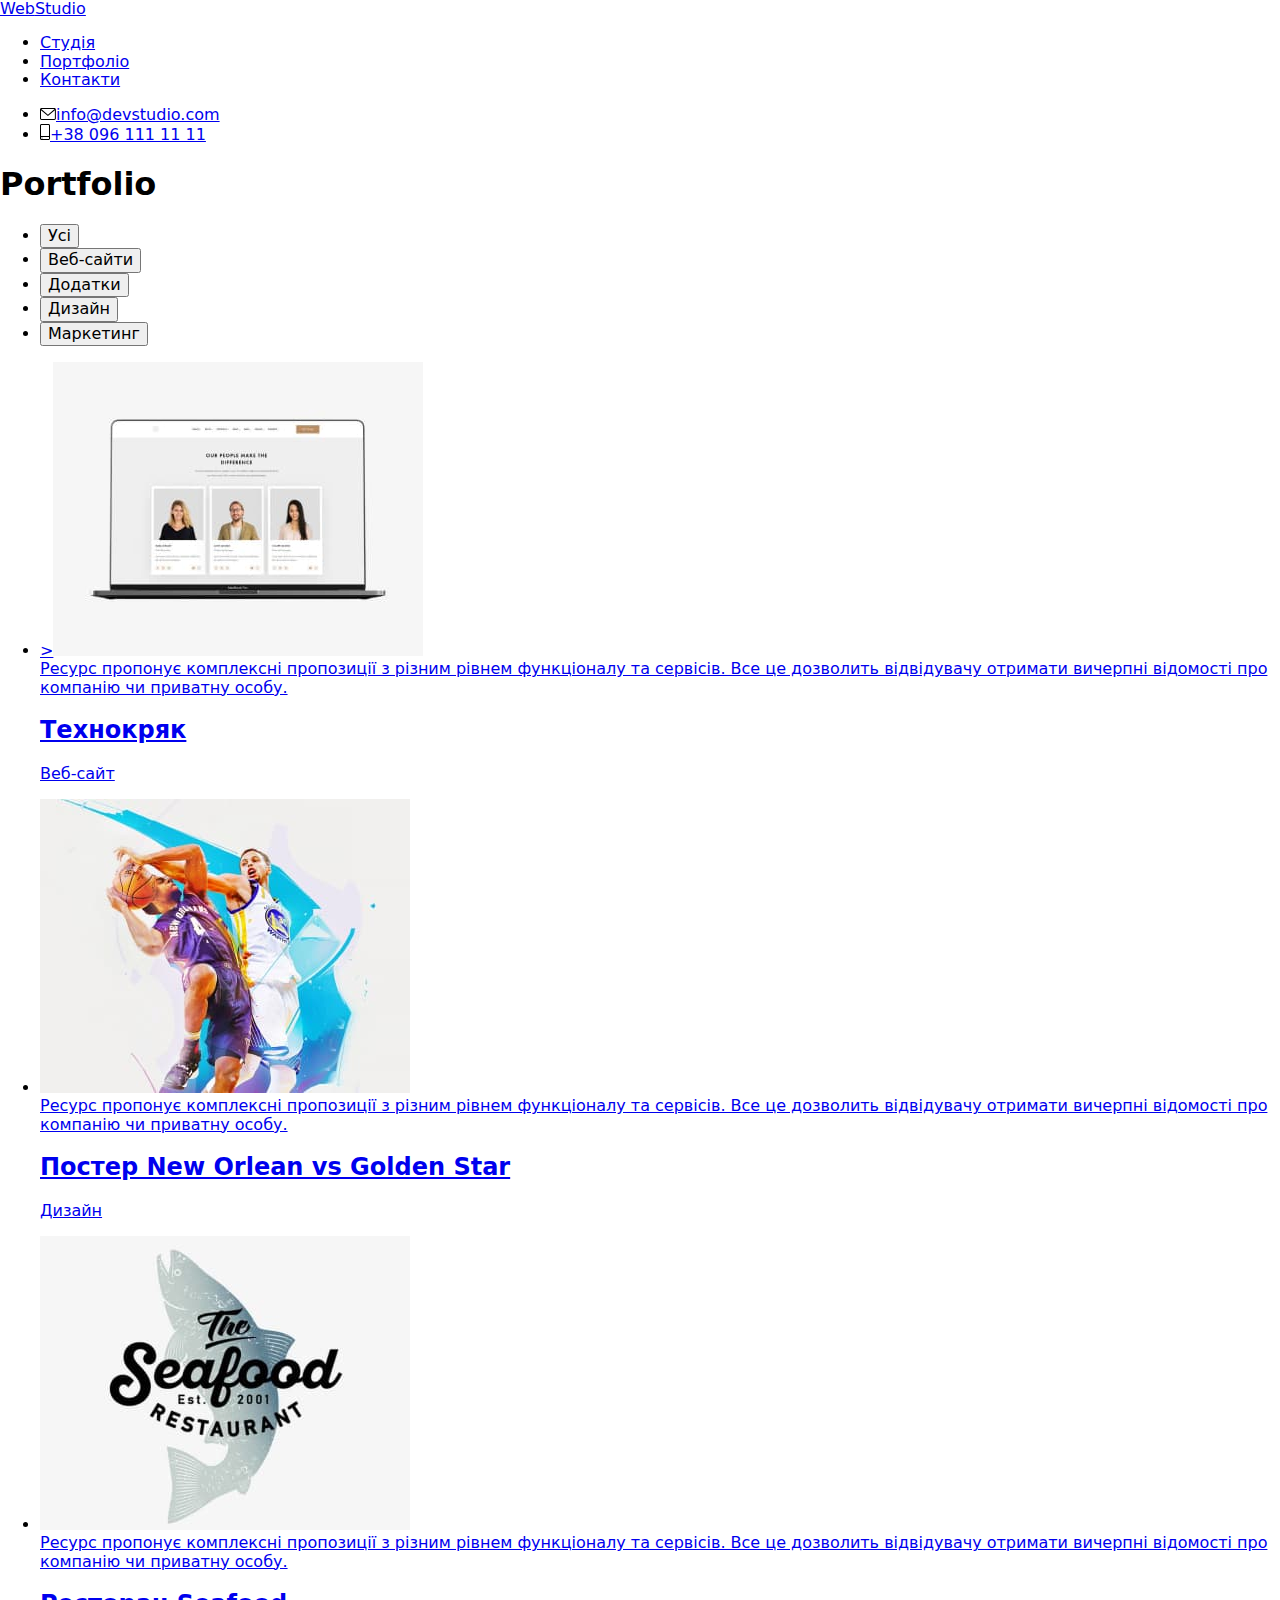
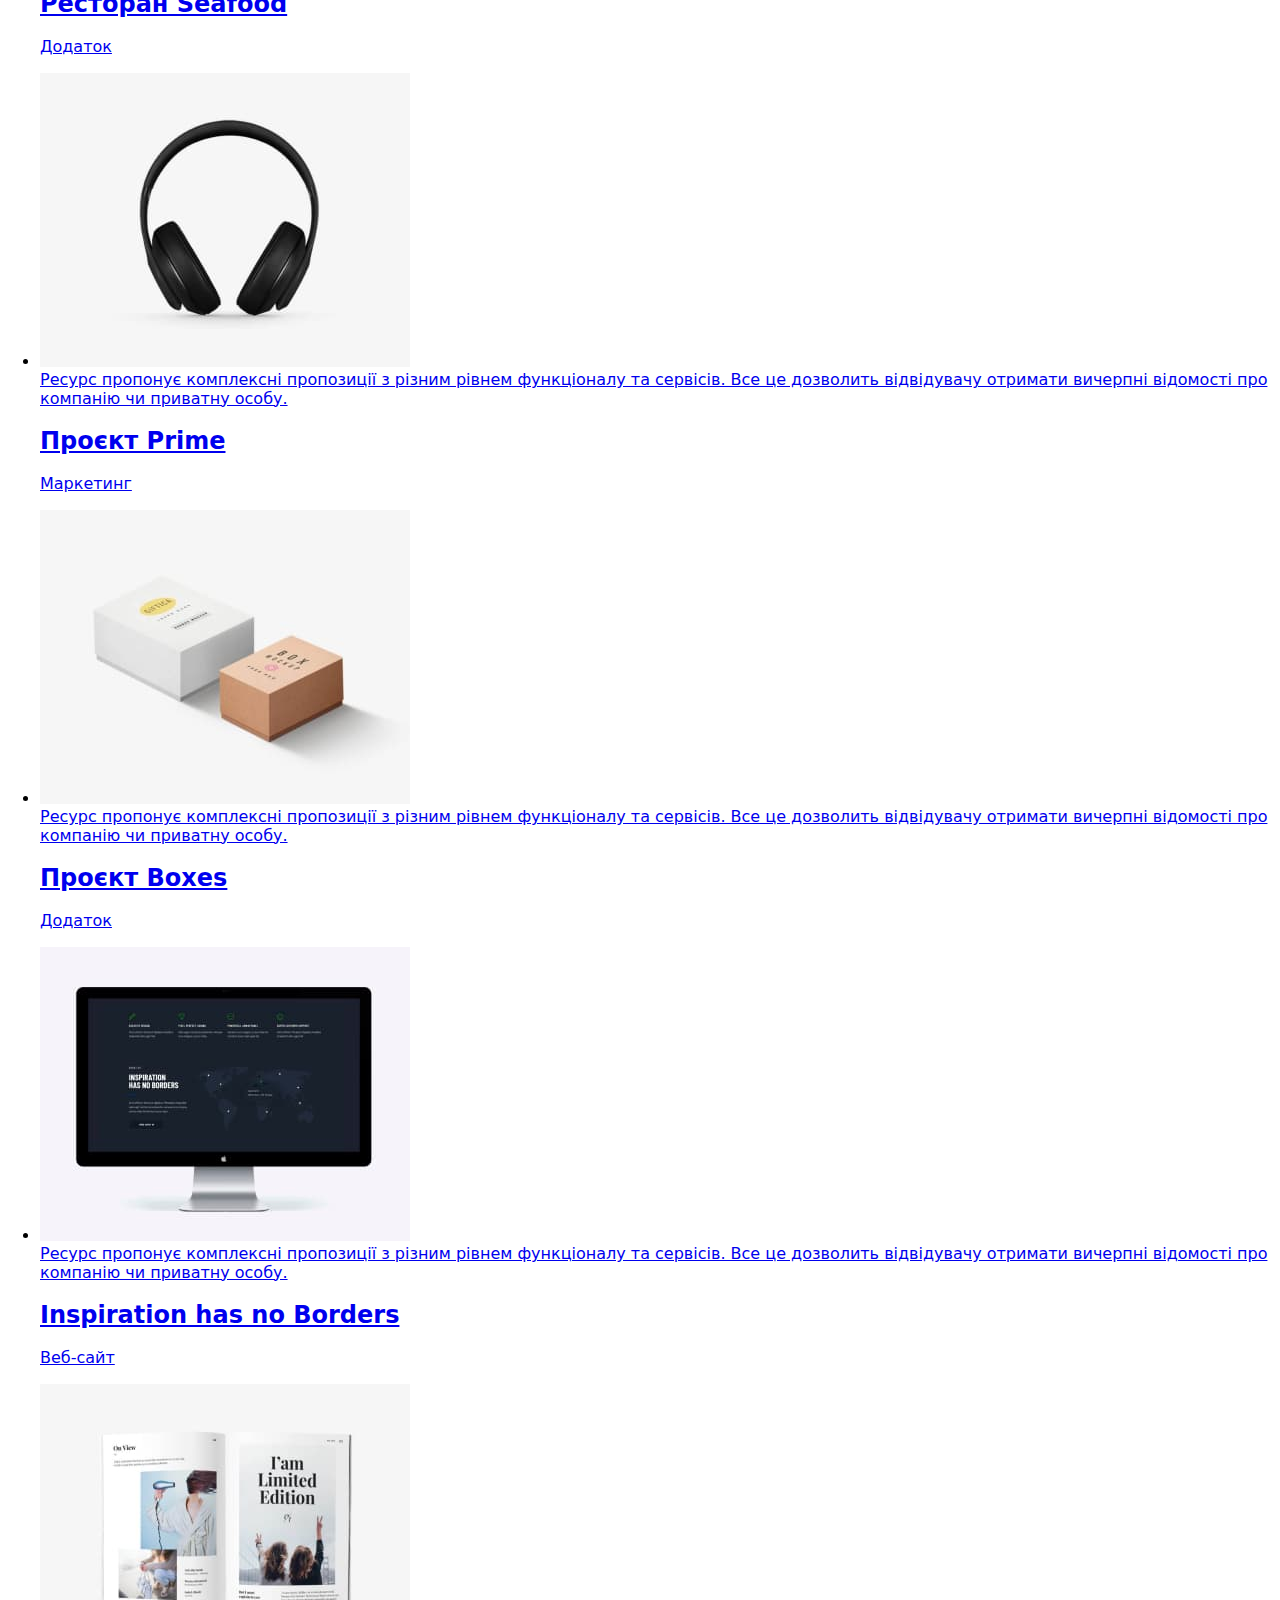
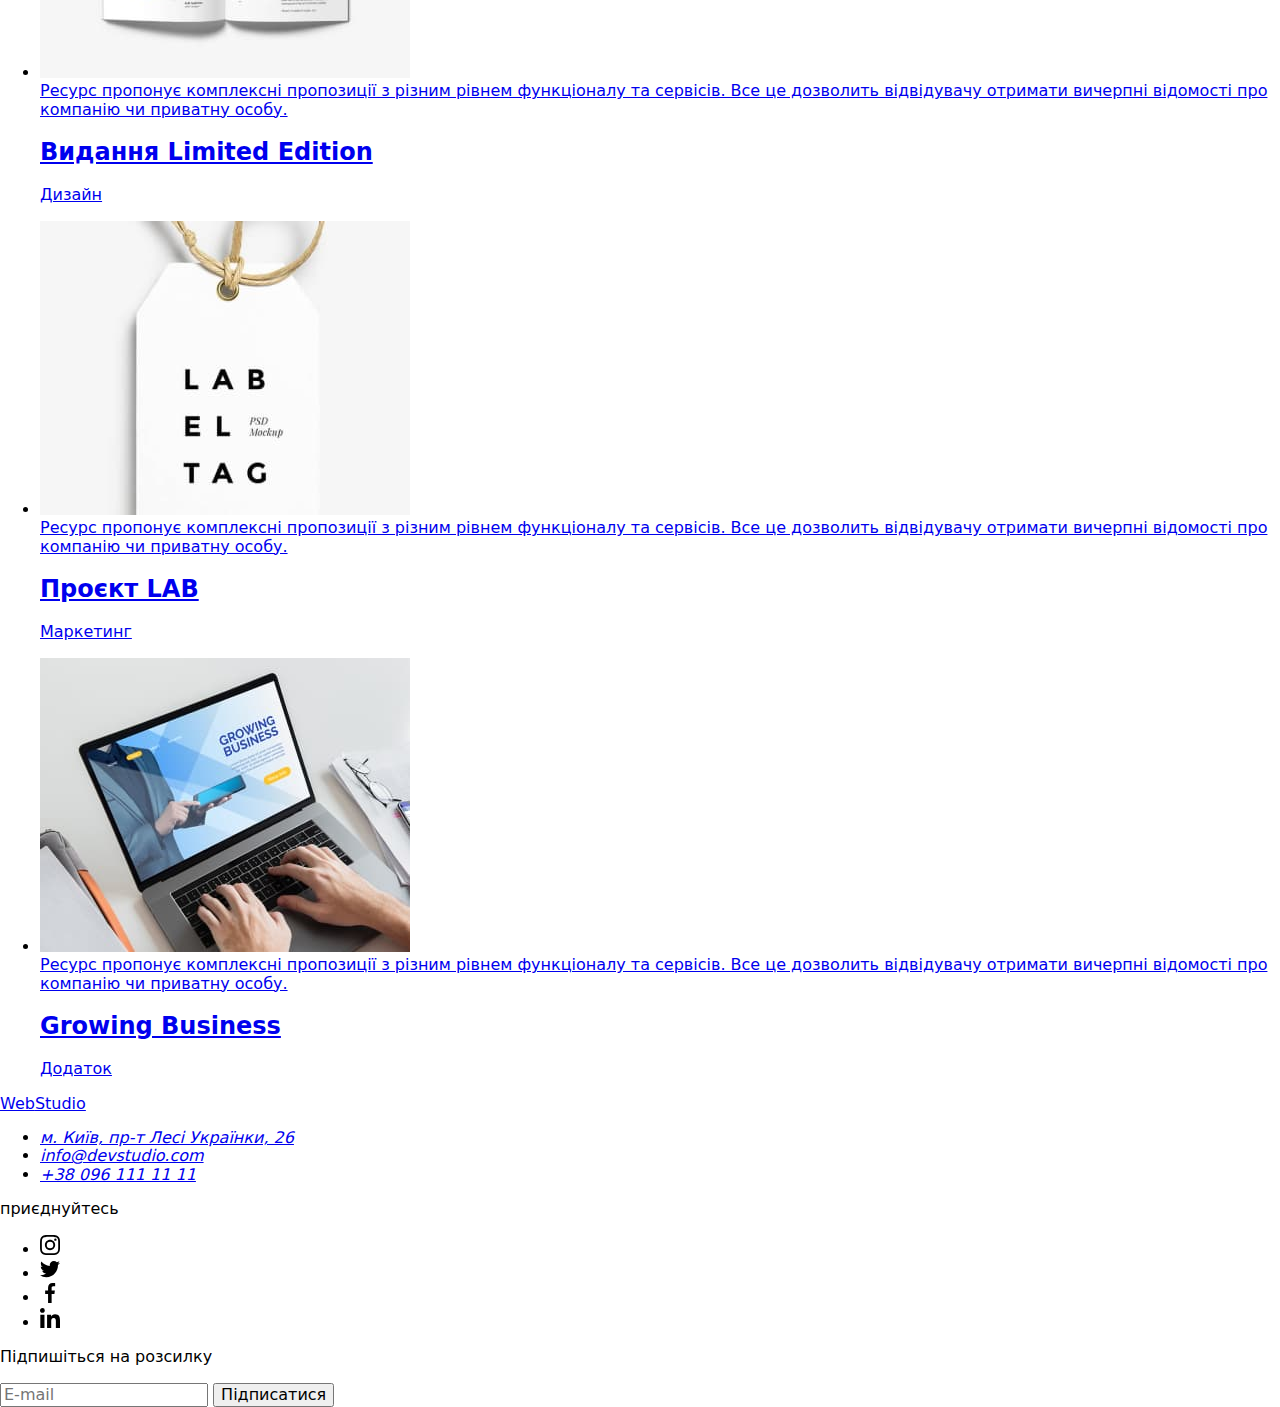
==== portfolio.html @ f23458cc "start" ====
<!DOCTYPE html>
<html lang="uk">
  <head>
    <meta charset="UTF-8" />
    <meta http-equiv="X-UA-Compatible" content="IE=edge" />
    <meta name="viewport" content="width=device-width, initial-scale=1.0" />
    <title>Portfolio</title>
    <link
      rel="stylesheet"
      href="https://cdnjs.cloudflare.com/ajax/libs/modern-normalize/1.1.0/modern-normalize.css"
    />
    <link rel="preconnect" href="https://fonts.googleapis.com" />
    <link rel="preconnect" href="https://fonts.gstatic.com" crossorigin />
    <link
      href="https://fonts.googleapis.com/css2?family=Raleway:wght@700&family=Roboto:wght@400;500;700;900&display=swap"
      rel="stylesheet"
    />
    <link rel="stylesheet" href="./css/style.css" />
  </head>
  <body>
    <!-- HEADER -->
    <header class="header">
      <div class="container header__container">
        <a class="logo header__logo link" href="./index.html"
          >Web<span class="header__logo--color">Studio</span></a
        >
        <nav class="nav">
          <ul class="nav__list list">
            <li class="nav__item">
              <a class="nav__link link" href="./index.html">Студія</a>
            </li>
            <li class="nav__item">
              <a
                class="nav__link nav__link--accent link"
                href="./portfolio.html"
                >Портфоліо</a
              >
            </li>
            <li class="nav__item nav__item--last">
              <a class="nav__link link" href="#">Контакти</a>
            </li>
          </ul>
        </nav>
        <ul class="list contact__list">
          <li class="contact__item">
            <a class="contact__link link" href="mailto:info@devstudio.com"
              ><svg class="contact__svg" width="16" height="12">
                <use href="./images/icons.svg#icon-envelope"></use></svg
              >info@devstudio.com</a
            >
          </li>
          <li class="contact__item--last">
            <a class="contact__link link" href="tel:+380961111111"
              ><svg class="contact__svg" width="10" height="16">
                <use href="./images/icons.svg#icon-smartphone"></use></svg
              >+38 096 111 11 11</a
            >
          </li>
        </ul>
      </div>
    </header>
    <main>
      <section class="portfolio">
        <div class="container">
          <h1 class="hidden">Portfolio</h1>
          <!--BUTTON-->
          <ul class="search list">
            <li class="search__item">
              <button class="search__button" type="button">Усі</button>
            </li>
            <li class="search__item">
              <button class="search__button" type="button">Веб-сайти</button>
            </li>
            <li class="search__item">
              <button class="search__button" type="button">Додатки</button>
            </li>
            <li class="search__item">
              <button class="search__button" type="button">Дизайн</button>
            </li>
            <li class="search__item">
              <button class="search__button" type="button">Маркетинг</button>
            </li>
          </ul>
          <!--Portfolio-->
          <ul class="drafts list">
            <li class="drafts__items">
              <div class="drafts__wrapper">
                <a class="drafts__link link" href="/">
                  ><img src="./images/tehno.jpg" alt="Технокряк" />
                  <div class="drafts__popup">
                    Ресурс пропонує комплексні пропозиції з різним рівнем
                    функціоналу та сервісів. Все це дозволить відвідувачу
                    отримати вичерпні відомості про компанію чи приватну особу.
                  </div>

                  <div class="drafts__text">
                    <h2 class="drafts__title">Технокряк</h2>
                    <p class="drafts__after">Веб-сайт</p>
                  </div>
                </a>
              </div>
            </li>

            <li class="drafts__items">
              <div class="drafts__wrapper">
                <a class="drafts__link link" href="/">
                  <img
                    src="./images/goldenstar.jpg"
                    alt="Постер Новий орлеан"
                  />
                  <div class="drafts__popup">
                    Ресурс пропонує комплексні пропозиції з різним рівнем
                    функціоналу та сервісів. Все це дозволить відвідувачу
                    отримати вичерпні відомості про компанію чи приватну особу.
                  </div>
                  <div class="drafts__text">
                    <h2 class="drafts__title">
                      Постер New Orlean vs Golden Star
                    </h2>
                    <p class="drafts__after">Дизайн</p>
                  </div>
                </a>
              </div>
            </li>

            <li class="drafts__items">
              <div class="drafts__wrapper">
                <a class="drafts__link link" href="/">
                  <img src="./images/seafood.jpg" alt="Ресторан Морепродукти" />
                  <div class="drafts__popup">
                    Ресурс пропонує комплексні пропозиції з різним рівнем
                    функціоналу та сервісів. Все це дозволить відвідувачу
                    отримати вичерпні відомості про компанію чи приватну особу.
                  </div>

                  <div class="drafts__text">
                    <h2 class="drafts__title">Ресторан Seafood</h2>
                    <p class="drafts__after">Додаток</p>
                  </div>
                </a>
              </div>
            </li>

            <li class="drafts__items">
              <div class="drafts__wrapper">
                <a class="drafts__link link" href="/">
                  <img src="./images/prime.jpg" alt="Проєкт" />
                  <div class="drafts__popup">
                    Ресурс пропонує комплексні пропозиції з різним рівнем
                    функціоналу та сервісів. Все це дозволить відвідувачу
                    отримати вичерпні відомості про компанію чи приватну особу.
                  </div>

                  <div class="drafts__text">
                    <h2 class="drafts__title">Проєкт Prime</h2>
                    <p class="drafts__after">Маркетинг</p>
                  </div>
                </a>
              </div>
            </li>

            <li class="drafts__items">
              <div class="drafts__wrapper">
                <a class="drafts__link link" href="/">
                  <img src="./images/boxes.jpg" alt="Проєкт Коробки" />
                  <div class="drafts__popup">
                    Ресурс пропонує комплексні пропозиції з різним рівнем
                    функціоналу та сервісів. Все це дозволить відвідувачу
                    отримати вичерпні відомості про компанію чи приватну особу.
                  </div>

                  <div class="drafts__text">
                    <h2 class="drafts__title">Проєкт Boxes</h2>
                    <p class="drafts__after">Додаток</p>
                  </div>
                </a>
              </div>
            </li>

            <li class="drafts__items">
              <div class="drafts__wrapper">
                <a class="drafts__link link" href="/">
                  <img src="./images/inspsration.jpg" alt="Натхнення" />
                  <div class="drafts__popup">
                    Ресурс пропонує комплексні пропозиції з різним рівнем
                    функціоналу та сервісів. Все це дозволить відвідувачу
                    отримати вичерпні відомості про компанію чи приватну особу.
                  </div>

                  <div class="drafts__text">
                    <h2 class="drafts__title">Inspiration has no Borders</h2>
                    <p class="drafts__after">Веб-сайт</p>
                  </div>
                </a>
              </div>
            </li>

            <li class="drafts__items">
              <div class="drafts__wrapper">
                <a class="drafts__link link" href="/">
                  <img src="./images/edition.jpg" alt="Видання" />
                  <div class="drafts__popup">
                    Ресурс пропонує комплексні пропозиції з різним рівнем
                    функціоналу та сервісів. Все це дозволить відвідувачу
                    отримати вичерпні відомості про компанію чи приватну особу.
                  </div>

                  <div class="drafts__text">
                    <h2 class="drafts__title">Видання Limited Edition</h2>
                    <p class="drafts__after">Дизайн</p>
                  </div>
                </a>
              </div>
            </li>

            <li class="drafts__items">
              <div class="drafts__wrapper">
                <a class="drafts__link link" href="/">
                  <img src="./images/lab.jpg" alt="Проєкт ЛАБ" />
                  <div class="drafts__popup">
                    Ресурс пропонує комплексні пропозиції з різним рівнем
                    функціоналу та сервісів. Все це дозволить відвідувачу
                    отримати вичерпні відомості про компанію чи приватну особу.
                  </div>

                  <div class="drafts__text">
                    <h2 class="drafts__title">Проєкт LAB</h2>
                    <p class="drafts__after">Маркетинг</p>
                  </div>
                </a>
              </div>
            </li>

            <li class="drafts__items">
              <div class="drafts__wrapper">
                <a class="drafts__link link" href="/">
                  <img src="./images/business.jpg" alt="Ріст бізнесу" />
                  <div class="drafts__popup">
                    Ресурс пропонує комплексні пропозиції з різним рівнем
                    функціоналу та сервісів. Все це дозволить відвідувачу
                    отримати вичерпні відомості про компанію чи приватну особу.
                  </div>

                  <div class="drafts__text">
                    <h2 class="drafts__title">Growing Business</h2>
                    <p class="drafts__after">Додаток</p>
                  </div>
                </a>
              </div>
            </li>
          </ul>
        </div>
      </section>
    </main>
    <!-- FOOTER -->
    <footer class="footer">
      <div class="container footer__container">
        <div class="footer-contact">
          <a class="footer-contact__logo logo link" href="/"
            >Web<span class="footer-contact__logo--color">Studio</span></a
          >
          <address class="address">
            <ul class="address__list list">
              <li class="address__items">
                <a
                  class="address__link address__link--color link"
                  href="https://goo.gl/maps/bSSHPCnqy66o2TcW6"
                  target="_blank"
                  rel="noopenner nofollow noreferrer"
                  >м. Київ, пр-т Лесі Українки, 26</a
                >
              </li>
              <li class="address__items">
                <a class="address__link link" href="mailto:info@devstudio.com"
                  >info@devstudio.com</a
                >
              </li>
              <li class="address__items">
                <a class="address__link link" href="tel:+380961111111"
                  >+38 096 111 11 11</a
                >
              </li>
            </ul>
          </address>
        </div>
        <div class="media-container">
          <p class="media-text">приєднуйтесь</p>
          <ul class="media list">
            <li class="media__item">
              <a class="media__link link" href="#">
                <svg class="media__icons" width="20" height="20">
                  <use href="./images/icons.svg#icon-instagram"></use>
                </svg>
              </a>
            </li>
            <li class="media__item">
              <a class="media__link link" href="#">
                <svg class="media__icons" width="20" height="20">
                  <use href="./images/icons.svg#icon-twitter"></use>
                </svg>
              </a>
            </li>
            <li class="media__item">
              <a class="media__link link" href="#">
                <svg class="media__icons" width="20" height="20">
                  <use href="./images/icons.svg#icon-facebook"></use>
                </svg>
              </a>
            </li>
            <li class="media__item">
              <a class="media__link link" href="#">
                <svg class="media__icons" width="20" height="20">
                  <use href="./images/icons.svg#icon-linkedin"></use>
                </svg>
              </a>
            </li>
          </ul>
        </div>
        <div class="signup-container">
          <form>
            <p class="signup-container__send signup-container__send--retreat">
              Підпишіться на розсилку
            </p>
            <div class="send send-container">
              <label class="send__label">
                <input
                  class="send__input"
                  type="email"
                  name="mail"
                  id="mail"
                  placeholder="E-mail"
                />
              </label>
              <button class="send__button button" type="submit">
                Підписатися
              </button>
            </div>
          </form>
        </div>
      </div>
    </footer>
  </body>
</html>
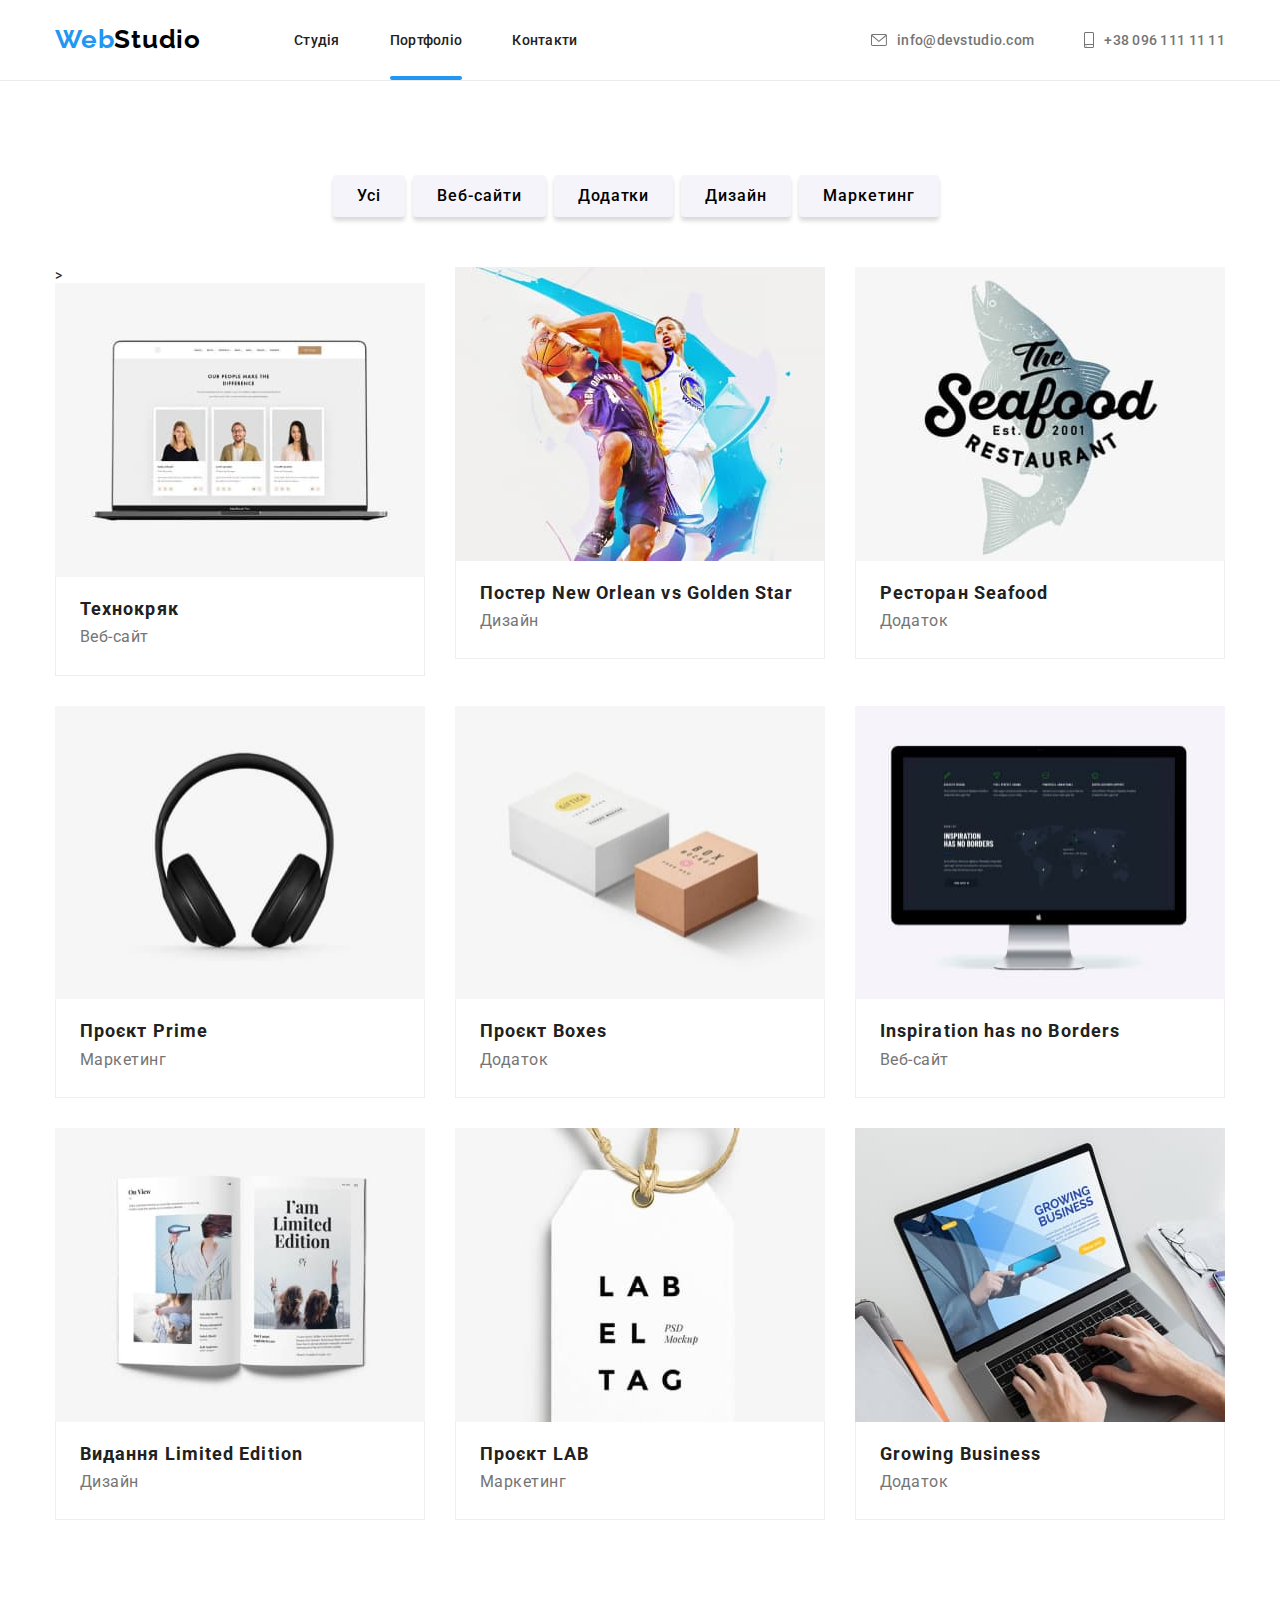
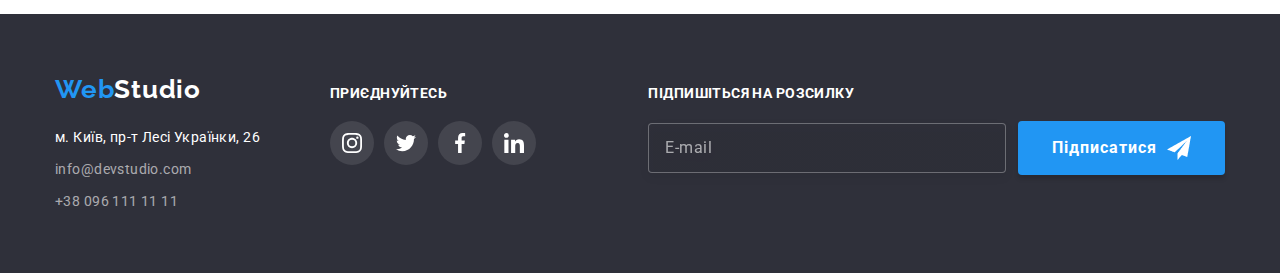
==== commit e26c0b64: "2022-12-03" ====
--- a/portfolio.html
+++ b/portfolio.html
@@ -15,29 +15,27 @@
       href="https://fonts.googleapis.com/css2?family=Raleway:wght@700&family=Roboto:wght@400;500;700;900&display=swap"
       rel="stylesheet"
     />
-    <link rel="stylesheet" href="./css/style.css" />
+    <link rel="stylesheet" href="./css/main.min.css" />
   </head>
   <body>
     <!-- HEADER -->
     <header class="header">
-      <div class="container header__container">
+      <div class="container header--container">
         <a class="logo header__logo link" href="./index.html"
           >Web<span class="header__logo--color">Studio</span></a
         >
-        <nav class="nav">
-          <ul class="nav__list list">
-            <li class="nav__item">
-              <a class="nav__link link" href="./index.html">Студія</a>
-            </li>
-            <li class="nav__item">
-              <a
-                class="nav__link nav__link--accent link"
-                href="./portfolio.html"
+        <nav class="header__nav">
+          <ul class="header-tabs list">
+            <li class="header-tabs__item">
+              <a class="header-tabs__link link" href="./index.html">Студія</a>
+            </li>
+            <li class="header-tabs__item">
+              <a class="header-tabs__link link accent" href="./portfolio.html"
                 >Портфоліо</a
               >
             </li>
-            <li class="nav__item nav__item--last">
-              <a class="nav__link link" href="#">Контакти</a>
+            <li class="header-tabs__item">
+              <a class="header-tabs__link link" href="#">Контакти</a>
             </li>
           </ul>
         </nav>
@@ -64,21 +62,25 @@
         <div class="container">
           <h1 class="hidden">Portfolio</h1>
           <!--BUTTON-->
-          <ul class="search list">
-            <li class="search__item">
-              <button class="search__button" type="button">Усі</button>
-            </li>
-            <li class="search__item">
-              <button class="search__button" type="button">Веб-сайти</button>
-            </li>
-            <li class="search__item">
-              <button class="search__button" type="button">Додатки</button>
-            </li>
-            <li class="search__item">
-              <button class="search__button" type="button">Дизайн</button>
-            </li>
-            <li class="search__item">
-              <button class="search__button" type="button">Маркетинг</button>
+          <ul class="portfolio__search search list">
+            <li class="search__item">
+              <button class="search__btn button" type="button">Усі</button>
+            </li>
+            <li class="search__item">
+              <button class="search__btn button" type="button">
+                Веб-сайти
+              </button>
+            </li>
+            <li class="search__item">
+              <button class="search__btn button" type="button">Додатки</button>
+            </li>
+            <li class="search__item">
+              <button class="search__btn button" type="button">Дизайн</button>
+            </li>
+            <li class="search__item">
+              <button class="search__btn button" type="button">
+                Маркетинг
+              </button>
             </li>
           </ul>
           <!--Portfolio-->
@@ -255,11 +257,11 @@
     <!-- FOOTER -->
     <footer class="footer">
       <div class="container footer__container">
-        <div class="footer-contact">
-          <a class="footer-contact__logo logo link" href="/"
-            >Web<span class="footer-contact__logo--color">Studio</span></a
+        <div class="footer__contact">
+          <a class="footer__logo logo link" href="/"
+            >Web<span class="footer__logo--color">Studio</span></a
           >
-          <address class="address">
+          <address class="footer__address address">
             <ul class="address__list list">
               <li class="address__items">
                 <a
@@ -283,9 +285,11 @@
             </ul>
           </address>
         </div>
-        <div class="media-container">
-          <p class="media-text">приєднуйтесь</p>
-          <ul class="media list">
+        <div class="footer__media-container">
+          <p class="footer__media-text footer__media-text--retreat">
+            приєднуйтесь
+          </p>
+          <ul class="footer__media media list">
             <li class="media__item">
               <a class="media__link link" href="#">
                 <svg class="media__icons" width="20" height="20">
@@ -316,12 +320,12 @@
             </li>
           </ul>
         </div>
-        <div class="signup-container">
-          <form>
-            <p class="signup-container__send signup-container__send--retreat">
+        <div class="footer__signup-container">
+          <form class="footer-form footer__form">
+            <p class="footer-form__send footer-form__send--retreat">
               Підпишіться на розсилку
             </p>
-            <div class="send send-container">
+            <div class="send footer-form__container">
               <label class="send__label">
                 <input
                   class="send__input"
--- a/css/main.min.css
+++ b/css/main.min.css
@@ -0,0 +1 @@
+body{font-family:"Roboto","Raleway","Tahoma",san-serif;background-color:#fff;color:#212121;font-size:14px}*{margin:0;padding:0}.container{width:1200px;margin:0 auto;padding-left:15px;padding-right:15px}.link{text-decoration:none;-webkit-transition:color 250ms cubic-bezier(0.4, 0, 0.2, 1);transition:color 250ms cubic-bezier(0.4, 0, 0.2, 1)}.list{list-style:none}.logo{font-family:"Raleway",sans-serif;font-weight:700;font-size:26px;line-height:1.1923076923;letter-spacing:.03em;color:#2196f3}.button{display:inline-block;margin:0 auto;padding:10px 32px;font-weight:700;font-size:16px;line-height:1.875;display:-webkit-box;display:-ms-flexbox;display:flex;-webkit-box-align:center;-ms-flex-align:center;align-items:center;text-align:center;letter-spacing:.06em;color:#fff;background:#2196f3;border-radius:4px;-webkit-box-shadow:0px 4px 4px rgba(0,0,0,.15);box-shadow:0px 4px 4px rgba(0,0,0,.15);border-color:rgba(0,0,0,0);-webkit-transition:color 250ms cubic-bezier(0.4, 0, 0.2, 1);transition:color 250ms cubic-bezier(0.4, 0, 0.2, 1);cursor:pointer;font-family:inherit}.button:hover,.button:focus{background-color:#188ce8}img{display:block;width:100%;height:auto}svg{fill:#afb1b8}.hidden{position:absolute;width:1px;height:1px;margin:-1px;border:0;padding:0;white-space:nowrap;-webkit-clip-path:inset(100%);clip-path:inset(100%);clip:rect(0 0 0 0);overflow:hidden}.accent{position:relative}.accent:visited{color:#2196f3}.accent::after{content:"";display:inline-block;width:100%;height:4px;background:#2196f3;border-radius:2px;position:absolute;bottom:0;left:0}.header{border-bottom:1px solid #ececec}.header__logo{margin-right:93px;padding-top:24px;padding-bottom:25px}.header__logo--color{color:#000}.header--container{display:-webkit-box;display:-ms-flexbox;display:flex;-webkit-box-align:center;-ms-flex-align:center;align-items:center}.header-tabs{display:-webkit-box;display:-ms-flexbox;display:flex}.header-tabs__item:not(:last-child){margin-right:50px}.header-tabs__link{padding-top:32px;padding-bottom:32px;font-weight:500;line-height:1.1428571429;letter-spacing:.02em;font-family:inherit;color:inherit}.header-tabs__link:hover,.header-tabs__link:focus{color:#2196f3}.contact__list{display:-webkit-box;display:-ms-flexbox;display:flex;margin-left:auto;-webkit-box-align:center;-ms-flex-align:center;align-items:center}.contact__item{margin-right:50px}.contact__item--last{margin-right:0px}.contact__link{display:-webkit-box;display:-ms-flexbox;display:flex;-webkit-box-align:center;-ms-flex-align:center;align-items:center;font-weight:500;line-height:1.1428571429;letter-spacing:.02em;color:#757575}.contact__link:hover,.contact__link:focus{color:#2196f3}.contact__svg{margin-right:10px;fill:currentColor}.start{padding-top:200px;padding-bottom:200px;text-align:center;background-color:#c4c4c4;background-image:-webkit-gradient(linear, left top, left bottom, from(rgba(47, 48, 58, 0.4)), to(rgba(47, 48, 58, 0.4))),url(../images/bg-image.jpg);background-image:linear-gradient(rgba(47, 48, 58, 0.4), rgba(47, 48, 58, 0.4)),url(../images/bg-image.jpg);background-repeat:no-repeat;background-size:cover;max-width:1600px;height:600px}.start--retreat{margin-left:auto;margin-right:auto}.start__title{max-width:696px;margin:0 auto 30px;font-weight:900;font-size:44px;line-height:1.3636363636;letter-spacing:.06em;text-transform:uppercase;color:#fff}.features{padding-top:94px;padding-bottom:94px}.features__card{display:-webkit-box;display:-ms-flexbox;display:flex;-ms-flex-wrap:wrap;flex-wrap:wrap;gap:30px}.features--container{display:-webkit-box;display:-ms-flexbox;display:flex}.features-card__item{-ms-flex-preferred-size:calc((100% - 90px)/4);flex-basis:calc((100% - 90px)/4)}.features-card__container{display:-webkit-box;display:-ms-flexbox;display:flex;-webkit-box-pack:center;-ms-flex-pack:center;justify-content:center;-webkit-box-align:center;-ms-flex-align:center;align-items:center;width:270px;height:120px;background:#f5f4fa;border-radius:4px}.features-card__container--retreat{margin-bottom:30px}.features-card__title{font-size:14px;line-height:1.1428571429;letter-spacing:.03em;text-transform:uppercase}.features-card__title--retreat{margin-bottom:10px}.feartures-card__description{line-height:1.7142857143;letter-spacing:.03em;color:#757575}.about{padding-bottom:94px}.about__title{margin-bottom:50px;font-size:36px;line-height:1.1666666667;text-align:center;letter-spacing:.03em}.about__card{display:-webkit-box;display:-ms-flexbox;display:flex;gap:30px}.about-card__item{-ms-flex-preferred-size:calc((100% - 60px)/3);flex-basis:calc((100% - 60px)/3)}.about-card__wrapper{position:relative}.about-card__text{position:absolute;height:70px;right:0;bottom:0;left:0;display:-webkit-box;display:-ms-flexbox;display:flex;-webkit-box-align:center;-ms-flex-align:center;align-items:center;-webkit-box-pack:center;-ms-flex-pack:center;justify-content:center;font-size:14px;line-height:1.1428571429;text-align:center;letter-spacing:.03em;text-transform:uppercase;color:#fff;background-color:rgba(47,48,58,.8)}.team{padding-top:94px;padding-bottom:94px;background-color:#f5f4fa}.team__title{margin-bottom:50px;font-size:36px;line-height:1.1666666667;text-align:center;letter-spacing:.03em}.team__card{display:-webkit-box;display:-ms-flexbox;display:flex;gap:30px;padding:0 32px}.team-card__iteam{-ms-flex-preferred-size:calc((100% - 90px)/4);flex-basis:calc((100% - 90px)/4);background-color:#fff;-webkit-filter:drop-shadow(0px 4px 4px rgba(0, 0, 0, 0.25));filter:drop-shadow(0px 4px 4px rgba(0, 0, 0, 0.25));border-radius:0px 0px 4px 4px}.info-container{padding-top:30px;padding-bottom:30px}.info-container__name{font-weight:500;font-size:16px;line-height:1.1875;text-align:center;letter-spacing:.03em}.info-container__name--retreat{margin-bottom:10px}.info-container__position{font-size:16px;line-height:1.1875;text-align:center;letter-spacing:.03em;color:#757575}.info-container__position--retreat{margin-bottom:16px}.icons{display:-webkit-box;display:-ms-flexbox;display:flex;-webkit-box-pack:center;-ms-flex-pack:center;justify-content:center}.icons__item{width:44px;height:44px;background-color:#fff;border-radius:50%}.icons__item--retreat{margin-right:10px}.icons__link{display:-webkit-box;display:-ms-flexbox;display:flex;-webkit-box-pack:center;-ms-flex-pack:center;justify-content:center;-webkit-box-align:center;-ms-flex-align:center;align-items:center;width:100%;height:100%;border-radius:50%}.icons__link:hover,.icons__link:focus{background-color:#2196f3}.icons__link:hover .icons__svg,.icons__link:focus .icons__svg{fill:#fff}.clients{padding-top:94px;padding-bottom:94px}.clients__title{font-size:36px;line-height:1.1666666667;text-align:center;letter-spacing:.03em;color:#212121}.clients__title--retreat{margin-bottom:50px}.clients__list{display:-webkit-box;display:-ms-flexbox;display:flex;-webkit-box-pack:center;-ms-flex-pack:center;justify-content:center}.clients-list__items{width:170px;height:92px;border-radius:4px}.clients-list__items--retreat{margin-right:30px}.clients-list__nav{display:-webkit-box;display:-ms-flexbox;display:flex;-webkit-box-pack:center;-ms-flex-pack:center;justify-content:center;-webkit-box-align:center;-ms-flex-align:center;align-items:center;border:1px solid #afb1b8;border-radius:4px;width:100%;height:100%}.clients-list__nav:hover,.clients-list__nav:focus{border:1px solid #2196f3}.clients-list__nav:hover .clients-list__svg,.clients-list__nav:focus .clients-list__svg{fill:#2196f3}.footer{display:-webkit-box;display:-ms-flexbox;display:flex;padding-top:60px;padding-bottom:60px;background-color:#2f303a}.footer__container{display:-webkit-box;display:-ms-flexbox;display:flex;-webkit-box-align:baseline;-ms-flex-align:baseline;align-items:baseline}.footer__contact{margin-right:70px}.footer__logo{display:inline-block;margin-bottom:20px}.footer__logo--color{color:#fff}.footer__address{font-style:normal}.footer__media{display:-webkit-box;display:-ms-flexbox;display:flex;-webkit-box-pack:center;-ms-flex-pack:center;justify-content:center}.footer__signup-container{display:-webkit-box;display:-ms-flexbox;display:flex;margin-left:auto}.address__items:not(:last-child){margin-bottom:8px}.address__link{display:inline-block;line-height:1.7142857143;letter-spacing:.03em;color:rgba(255,255,255,.6)}.address__link:hover,.address__link:focus{color:#2196f3}.address__link--color{color:#fff}.footer__media-text{font-weight:700;font-size:14px;line-height:1.1428571429;letter-spacing:.03em;text-transform:uppercase;color:#fff}.footer__media-text--retreat{margin-bottom:20px}.media__item{width:44px;height:44px;background-color:rgba(255,255,255,.1);border-radius:50%}.media__item:not(:last-child){margin-right:10px}.media__link{display:-webkit-box;display:-ms-flexbox;display:flex;-webkit-box-pack:center;-ms-flex-pack:center;justify-content:center;-webkit-box-align:center;-ms-flex-align:center;align-items:center;width:100%;height:100%;border-radius:50%}.media__link:hover,.media__link:focus{background-color:#2196f3}.media__icons{fill:#fff}.footer-form__send{font-size:14px;font-weight:700;line-height:1.1428571429;letter-spacing:.03em;text-transform:uppercase;color:#fff}.footer-form__send--retreat{margin-bottom:20px}.footer-form__container{display:-webkit-box;display:-ms-flexbox;display:flex;-webkit-box-align:center;-ms-flex-align:center;align-items:center}.send__label{margin-right:12px}.send__input{width:358px;height:50px;padding-left:16px;color:#fff;border:1px solid rgba(255,255,255,.3);-webkit-filter:drop-shadow(0px 4px 4px rgba(0, 0, 0, 0.15));filter:drop-shadow(0px 4px 4px rgba(0, 0, 0, 0.15));border-radius:4px;background:-webkit-gradient(linear, left top, left bottom, from(rgba(47, 48, 58, 0.3)), to(rgba(47, 48, 58, 0.3)));background:linear-gradient(rgba(47, 48, 58, 0.3), rgba(47, 48, 58, 0.3))}.send__input:focus{outline:rgba(255,255,255,.3);background-color:#2196f3}.send__input::-webkit-input-placeholder{font-size:16px;line-height:1.25;display:-webkit-box;display:flex;-webkit-box-align:center;align-items:center;letter-spacing:.03em;color:rgba(255,255,255,.6)}.send__input::-moz-placeholder{font-size:16px;line-height:1.25;display:flex;align-items:center;letter-spacing:.03em;color:rgba(255,255,255,.6)}.send__input:-ms-input-placeholder{font-size:16px;line-height:1.25;display:-ms-flexbox;display:flex;-ms-flex-align:center;align-items:center;letter-spacing:.03em;color:rgba(255,255,255,.6)}.send__input::-ms-input-placeholder{font-size:16px;line-height:1.25;display:-ms-flexbox;display:flex;-ms-flex-align:center;align-items:center;letter-spacing:.03em;color:rgba(255,255,255,.6)}.send__input::placeholder{font-size:16px;line-height:1.25;display:-webkit-box;display:-ms-flexbox;display:flex;-webkit-box-align:center;-ms-flex-align:center;align-items:center;letter-spacing:.03em;color:rgba(255,255,255,.6)}.send__button::after{content:"";width:24px;height:24px;margin-left:10px;background-image:url(../images/marker.png);background:li}.modal__backdrop.is__hidden .modal{-webkit-transform:rotate(-180deg);transform:rotate(-180deg)}.modal__backdrop{position:fixed;top:0;right:0;bottom:0;left:0;background-color:rgba(0,0,0,.2);-webkit-transition:opacity 500ms,visibility 500ms;transition:opacity 500ms,visibility 500ms}.modal{position:absolute;min-width:528px;min-height:581px;top:50%;left:50%;-webkit-transform:translate(-50%, -50%) rotate(0);transform:translate(-50%, -50%) rotate(0);-webkit-transition:-webkit-transform 1000ms;transition:-webkit-transform 1000ms;transition:transform 1000ms;transition:transform 1000ms, -webkit-transform 1000ms;background-color:#fff;border-radius:4px}.close{position:absolute;display:-webkit-box;display:-ms-flexbox;display:flex;-webkit-box-pack:center;-ms-flex-pack:center;justify-content:center;-webkit-box-align:center;-ms-flex-align:center;align-items:center;cursor:pointer;top:8px;right:8px}.close:hover,.close:focus{color:#2196f3}.close__icon{stroke:rgba(0,0,0,.1);fill:#000}.close__icon:focus,.close__icon:hover{fill:#2196f3}.is__hidden{visibility:hidden;opacity:0;pointer-events:none}.form{padding:40px}.form__text{font-size:20px;font-weight:700;line-height:1.15;text-align:center;letter-spacing:.03em;color:#212121}.form__text__text--retreat{margin-bottom:12px}.form__label{position:relative;display:-webkit-box;display:-ms-flexbox;display:flex;-webkit-box-orient:vertical;-webkit-box-direction:normal;-ms-flex-direction:column;flex-direction:column}.form__label--retreat{margin-bottom:10px}.form__name{font-size:12px;line-height:1.1666666667;letter-spacing:.01em;color:#757575;margin-bottom:4px}.form__icon{position:absolute;top:50%;left:12px;fill:#212121}.form__label--end{margin-bottom:20px}.form__input{height:40px;border:1px solid rgba(33,33,33,.2);border-radius:4px;padding-left:42px}.form__input:focus{border:1px solid #2196f3;outline:#2196f3}.form__input:focus+svg{fill:#2196f3}.form__comment{resize:none;height:120px;padding:12px 16px;font-size:12px;line-height:1.1666666667;letter-spacing:.01em;color:#212121;border:1px solid rgba(33,33,33,.2);border-radius:4px}.form__comment:focus{border:1px solid #2196f3;outline:0}.form__comment::-webkit-input-placeholder{font-size:12px;line-height:1.1666666667;letter-spacing:.01em;color:rgba(117,117,117,.5)}.form__comment::-moz-placeholder{font-size:12px;line-height:1.1666666667;letter-spacing:.01em;color:rgba(117,117,117,.5)}.form__comment:-ms-input-placeholder{font-size:12px;line-height:1.1666666667;letter-spacing:.01em;color:rgba(117,117,117,.5)}.form__comment::-ms-input-placeholder{font-size:12px;line-height:1.1666666667;letter-spacing:.01em;color:rgba(117,117,117,.5)}.form__comment::placeholder{font-size:12px;line-height:1.1666666667;letter-spacing:.01em;color:rgba(117,117,117,.5)}.form__check{display:-webkit-box;display:-ms-flexbox;display:flex;-webkit-box-align:center;-ms-flex-align:center;align-items:center;padding-left:48px}.form__check--retreat{margin-bottom:30px}.form__checkbox{-webkit-appearance:none;-moz-appearance:none;appearance:none}.form__checkbox:checked+.form__marker{background-color:#2196f3;background-image:url(../images/accept.png);border:0}.form__marker{-webkit-box-sizing:border-box;box-sizing:border-box;display:inline-block;width:16px;height:15px;border:2px solid #212121;border-radius:2px}.form__marker--retreat{margin-right:8px}.form__agree{font-size:14px;line-height:1.7142857143;letter-spacing:.03em;color:#757575}.form__link{color:#2196f3}.form__button{padding:10px 52px}.portfolio{padding-top:94px;padding-bottom:94px}.portfolio__search{display:-webkit-box;display:-ms-flexbox;display:flex;-webkit-box-pack:center;-ms-flex-pack:center;justify-content:center;margin:0 auto 50px}.search__item{margin-right:8px}.search__btn{padding:6px 22px;-webkit-box-align:center;-ms-flex-align:center;align-items:center;text-align:center;font-weight:500;font-size:16px;line-height:1.625;border-radius:4px;background-color:#f5f4fa;color:#000}.search__btn:hover,.search__btn:focus{color:#fff;background:#2196f3;-webkit-box-shadow:0px 3px 1px rgba(0,0,0,.1),0px 1px 2px rgba(0,0,0,.08),0px 2px 2px rgba(0,0,0,.12);box-shadow:0px 3px 1px rgba(0,0,0,.1),0px 1px 2px rgba(0,0,0,.08),0px 2px 2px rgba(0,0,0,.12)}.drafts{display:-webkit-box;display:-ms-flexbox;display:flex;-ms-flex-wrap:wrap;flex-wrap:wrap;gap:30px;-webkit-box-sizing:content-box;box-sizing:content-box}.drafts__wrapper{position:relative;overflow:hidden}.drafts .drafts__items{background-color:#fff;-ms-flex-preferred-size:calc(33.3333333333% - 20px);flex-basis:calc(33.3333333333% - 20px)}.drafts__text{padding:20px 0 20px 24px;border-right:1px solid #eee;border-left:1px solid #eee;border-bottom:1px solid #eee}.drafts__title{font-size:18px;line-height:1.2857142857;letter-spacing:.06em}.drafts__after{font-size:16px;line-height:2.1428571429;letter-spacing:.03em;color:#757575}.drafts__link{display:block;color:inherit;font-family:inherit}.drafts__link:hover,.drafts__link:focus{-webkit-box-shadow:0px 1px 1px rgba(0,0,0,.12),0px 4px 4px rgba(0,0,0,.06),1px 4px 6px rgba(0,0,0,.16);box-shadow:0px 1px 1px rgba(0,0,0,.12),0px 4px 4px rgba(0,0,0,.06),1px 4px 6px rgba(0,0,0,.16)}.drafts__popup{position:absolute;padding:63px 24px;-webkit-transform:translateY(100%);transform:translateY(100%);top:0;bottom:0;left:0;right:0;display:-webkit-box;display:-ms-flexbox;display:flex;-webkit-box-align:center;-ms-flex-align:center;align-items:center;-webkit-box-pack:center;-ms-flex-pack:center;justify-content:center;font-size:18px;line-height:28px;letter-spacing:.03em;color:#fff;-webkit-transition:-webkit-transform 250ms cubic-bezier(0.4, 0, 0.2, 1);transition:-webkit-transform 250ms cubic-bezier(0.4, 0, 0.2, 1);transition:transform 250ms cubic-bezier(0.4, 0, 0.2, 1);transition:transform 250ms cubic-bezier(0.4, 0, 0.2, 1), -webkit-transform 250ms cubic-bezier(0.4, 0, 0.2, 1);background-color:rgba(33,150,243,.9)}.drafts__items:hover .drafts__popup{-webkit-transform:translateY(0%);transform:translateY(0%)}/*# sourceMappingURL=main.min.css.map */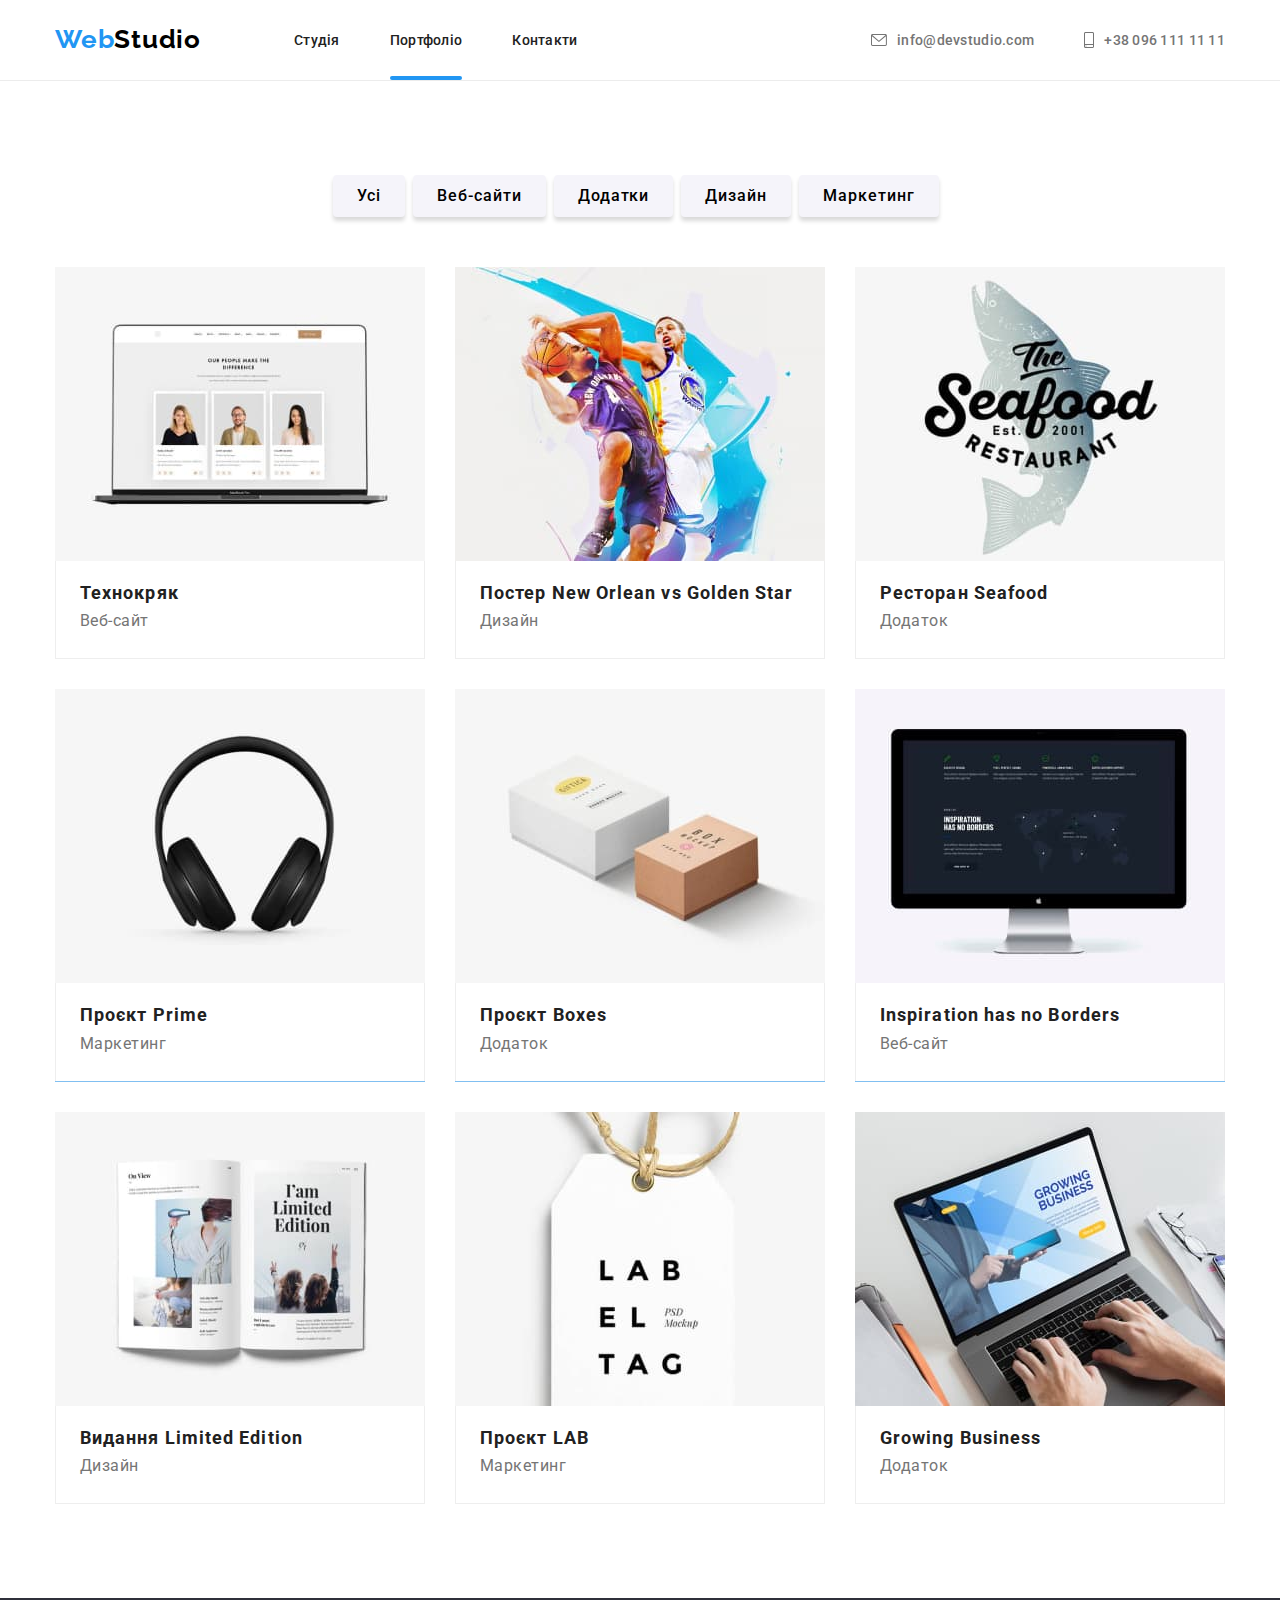
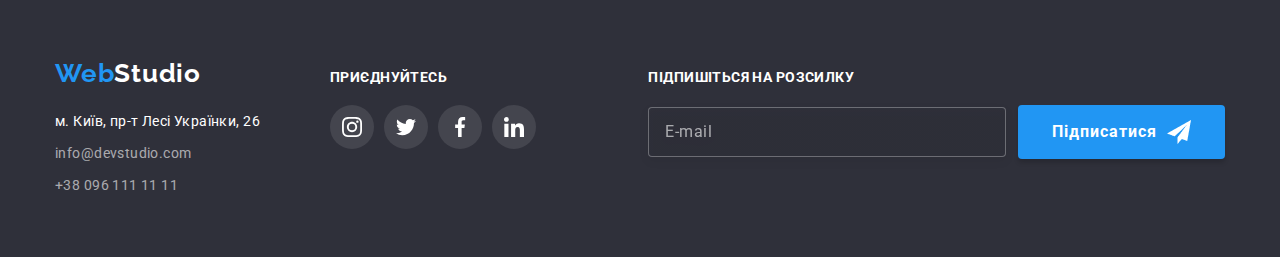
==== commit 568804dc: "finish" ====
--- a/portfolio.html
+++ b/portfolio.html
@@ -88,7 +88,7 @@
             <li class="drafts__items">
               <div class="drafts__wrapper">
                 <a class="drafts__link link" href="/">
-                  ><img src="./images/tehno.jpg" alt="Технокряк" />
+                  <img src="./images/tehno.jpg" alt="Технокряк" />
                   <div class="drafts__popup">
                     Ресурс пропонує комплексні пропозиції з різним рівнем
                     функціоналу та сервісів. Все це дозволить відвідувачу
